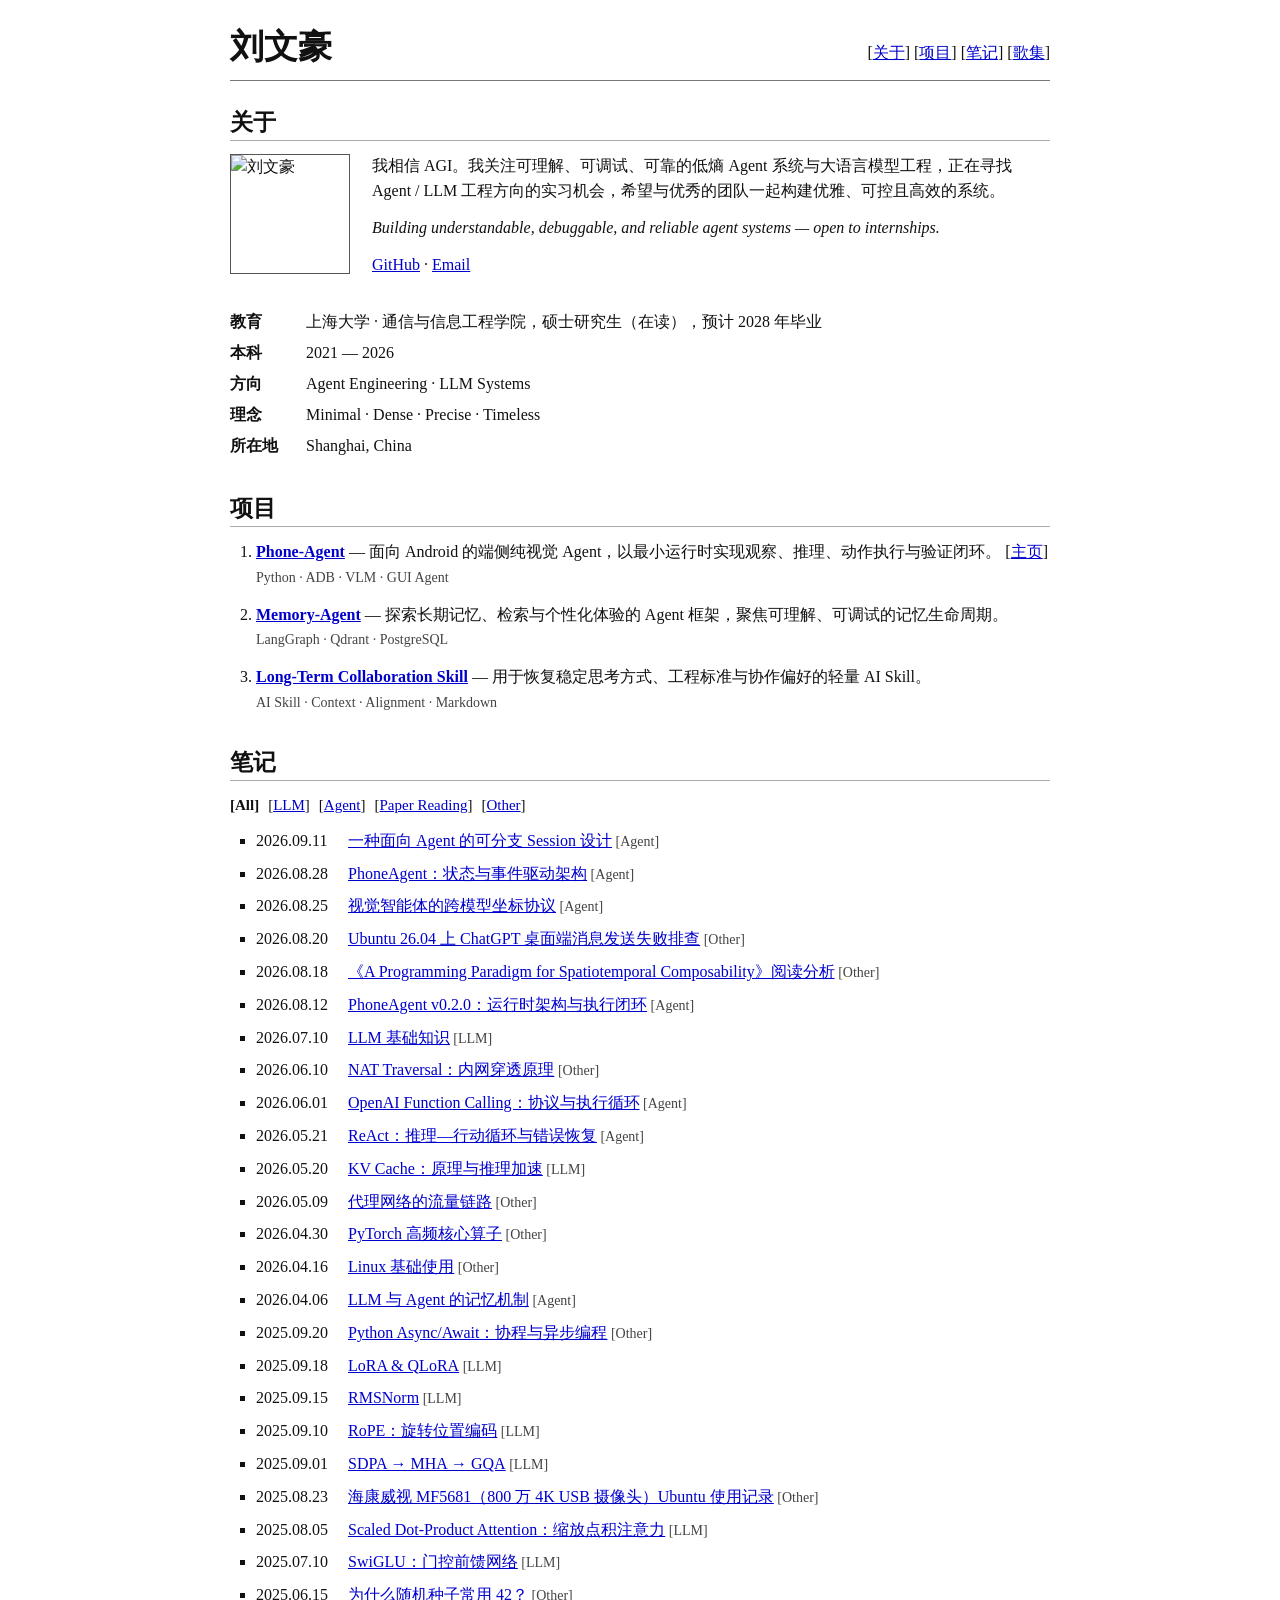
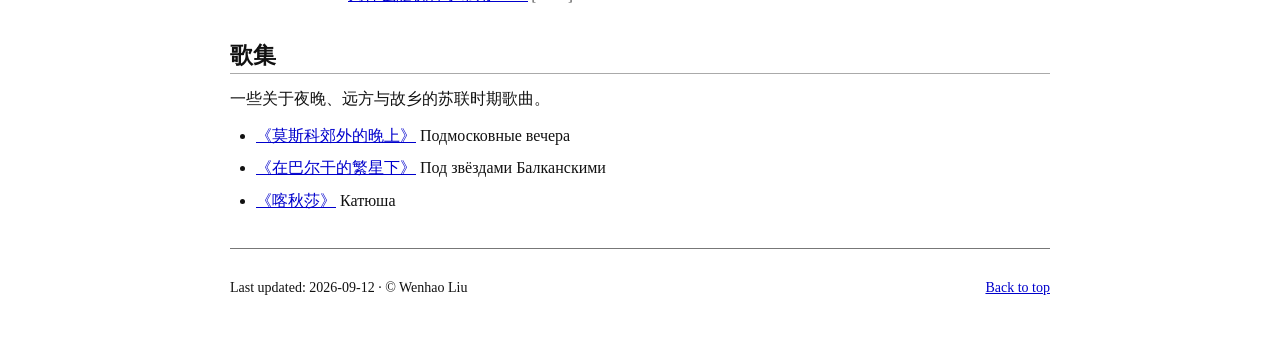
==== index.html @ 6a1fe01d "update" ====
<!doctype html>
<html lang="zh-CN">
<head>
  <meta charset="utf-8">
  <meta name="viewport" content="width=device-width, initial-scale=1">
  <meta name="description" content="刘文豪的个人主页，关注 Agent Engineering 与 LLM Systems。">
  <meta property="og:title" content="刘文豪 · Wenhao Liu">
  <meta property="og:description" content="Agent Engineering · LLM Systems">
  <meta property="og:type" content="website">
  <meta property="og:url" content="https://auroraechos.github.io/HomePage/">
  <meta property="og:image" content="https://auroraechos.github.io/HomePage/assets/images/avatar-og.png">
  <meta name="twitter:card" content="summary">
  <title>刘文豪 · Wenhao Liu</title>
  <link rel="icon" href="assets/images/favicon.png">
  <link rel="stylesheet" href="assets/css/home.css">
  <script defer src="assets/js/notes-data.js"></script>
  <script defer src="assets/js/home.js"></script>
</head>
<body id="top">
  <a class="skip-link" href="#main-content">跳至正文</a>

  <header class="masthead">
    <div>
      <h1>刘文豪</h1>
    </div>
    <nav aria-label="页内导航">
      [<a href="#about">关于</a>]
      [<a href="#projects">项目</a>]
      [<a href="#notes">笔记</a>]
      [<a href="#songbook">歌集</a>]
    </nav>
  </header>

  <hr>

  <main id="main-content">
    <section id="about">
      <h2>关于</h2>
      <div class="intro">
        <img src="assets/images/avatar-page.png" alt="刘文豪" width="120" height="120">
        <div>
          <p>我相信 AGI。我关注可理解、可调试、可靠的低熵 Agent 系统与大语言模型工程，正在寻找 Agent / LLM 工程方向的实习机会，希望与优秀的团队一起构建优雅、可控且高效的系统。</p>
          <p><em>Building understandable, debuggable, and reliable agent systems — open to internships.</em></p>
          <p><a href="https://github.com/AuroraEchos">GitHub</a> · <a href="mailto:flippedliu@outlook.com">Email</a></p>
        </div>
      </div>

      <table class="facts">
        <tbody>
          <tr><th>教育</th><td>上海大学 · 通信与信息工程学院，硕士研究生（在读），预计 2028 年毕业</td></tr>
          <tr><th>本科</th><td>2021 — 2026</td></tr>
          <tr><th>方向</th><td>Agent Engineering · LLM Systems</td></tr>
          <tr><th>理念</th><td>Minimal · Dense · Precise · Timeless</td></tr>
          <tr><th>所在地</th><td>Shanghai, China</td></tr>
        </tbody>
      </table>
    </section>

    <section id="projects">
      <h2>项目</h2>
      <ol class="project-list">
        <li>
          <strong><a href="https://github.com/AuroraEchos/PhoneAgent">Phone-Agent</a></strong>
          — 面向 Android 的端侧纯视觉 Agent，以最小运行时实现观察、推理、动作执行与验证闭环。
          [<a href="https://auroraechos.github.io/PhoneAgent/">主页</a>]
          <br><small>Python · ADB · VLM · GUI Agent</small>
        </li>
        <li>
          <strong><a href="https://github.com/AuroraEchos/Memory-Agent">Memory-Agent</a></strong>
          — 探索长期记忆、检索与个性化体验的 Agent 框架，聚焦可理解、可调试的记忆生命周期。
          <br><small>LangGraph · Qdrant · PostgreSQL</small>
        </li>
        <li>
          <strong><a href="https://github.com/AuroraEchos/Long-Term-Collaboration-Skill">Long-Term Collaboration Skill</a></strong>
          — 用于恢复稳定思考方式、工程标准与协作偏好的轻量 AI Skill。
          <br><small>AI Skill · Context · Alignment · Markdown</small>
        </li>
      </ol>
    </section>

    <section id="notes">
      <h2>笔记</h2>
      <div id="note-filters" class="filters" aria-label="按类别筛选笔记"></div>
      <ul id="home-notes" class="note-list"><li>正在载入笔记……</li></ul>
      <noscript><p>查看<a href="notes/">技术笔记目录</a>需要启用 JavaScript。</p></noscript>
    </section>

    <section id="songbook">
      <h2>歌集</h2>
      <p>一些关于夜晚、远方与故乡的苏联时期歌曲。</p>
      <ul>
        <li><a href="songs/#moscow-nights">《莫斯科郊外的晚上》</a> <span lang="ru">Подмосковные вечера</span></li>
        <li><a href="songs/#under-the-balkan-stars">《在巴尔干的繁星下》</a> <span lang="ru">Под звёздами Балканскими</span></li>
        <li><a href="songs/#katyusha">《喀秋莎》</a> <span lang="ru">Катюша</span></li>
      </ul>
    </section>
  </main>

  <hr>

  <footer>
    <p>Last updated: 2026-09-12 · © Wenhao Liu</p>
    <p><a href="#top">Back to top</a></p>
  </footer>
</body>
</html>
---- assets/css/home.css ----
:root {
  color-scheme: light;
  --ink: #111;
  --link: #0000cc;
  --visited: #551a8b;
  --rule: #777;
  --muted: #444;
}

* { box-sizing: border-box; }

html {
  background: #fff;
  scroll-behavior: smooth;
}

body {
  width: min(calc(100% - 32px), 820px);
  margin: 28px auto 42px;
  color: var(--ink);
  background: #fff;
  font-family: "Times New Roman", Times, "Songti SC", SimSun, serif;
  font-size: 16px;
  line-height: 1.55;
}

:lang(zh-CN) {
  font-family: "Songti SC", SimSun, "Times New Roman", Times, serif;
}

:lang(ru), .name-en, small, footer {
  font-family: "Times New Roman", Times, serif;
}

a { color: var(--link); text-decoration: underline; }
a:visited { color: var(--visited); }
a:hover, a:focus-visible { color: #c00; }

.skip-link {
  position: absolute;
  top: -100px;
  left: 8px;
  padding: 4px 8px;
  color: #fff;
  background: #000;
}
.skip-link:focus { top: 8px; color: #fff; }

.masthead {
  display: flex;
  align-items: flex-end;
  justify-content: space-between;
  gap: 24px;
}

.masthead h1 {
  margin: 0;
  font-size: 34px;
  font-weight: 700;
  line-height: 1.1;
}

.name-en {
  margin: 3px 0 0;
  font-size: 17px;
}

nav { white-space: nowrap; }

hr {
  height: 1px;
  margin: 15px 0 28px;
  background: var(--rule);
  border: 0;
}

section {
  scroll-margin-top: 16px;
  margin: 0 0 34px;
}

h2 {
  margin: 0 0 13px;
  padding-bottom: 2px;
  border-bottom: 1px solid #aaa;
  font-size: 23px;
  line-height: 1.25;
}

p { margin: 0 0 12px; }
ul, ol { margin-top: 8px; padding-left: 26px; }
li { margin: 0 0 8px; }

.intro {
  display: grid;
  grid-template-columns: 120px minmax(0, 1fr);
  gap: 22px;
  align-items: start;
}

.intro img {
  display: block;
  width: 120px;
  height: 120px;
  border: 1px solid #555;
}

.facts {
  width: 100%;
  margin-top: 18px;
  border-collapse: collapse;
}

.facts th, .facts td {
  padding: 3px 8px 3px 0;
  text-align: left;
  vertical-align: top;
}

.facts th {
  width: 76px;
  font-weight: 700;
  white-space: nowrap;
}

.project-list li { margin-bottom: 13px; }
small { color: var(--muted); font-size: 14px; }
.section-note { margin-bottom: 8px; }

.filters {
  margin: 8px 0 12px;
  font-size: 15px;
}

.filters button {
  margin: 0 9px 0 0;
  padding: 0;
  color: var(--link);
  background: none;
  border: 0;
  font: inherit;
  text-decoration: underline;
  cursor: pointer;
}

.filters button::before { content: "["; color: var(--ink); text-decoration: none; }
.filters button::after { content: "]"; color: var(--ink); text-decoration: none; }
.filters button.active { color: var(--ink); font-weight: 700; text-decoration: none; }

.note-list { list-style: square; }
.note-list time {
  display: inline-block;
  width: 92px;
  font-family: "Times New Roman", Times, serif;
  font-variant-numeric: tabular-nums;
}
.note-category { color: var(--muted); font-size: 14px; }

footer {
  display: flex;
  justify-content: space-between;
  gap: 20px;
  font-size: 14px;
}
footer p { margin: 0; }

@media (max-width: 600px) {
  body { margin-top: 20px; font-size: 16px; }
  .masthead { align-items: flex-start; flex-direction: column; gap: 12px; }
  .masthead h1 { font-size: 30px; }
  nav { white-space: normal; line-height: 1.9; }
  hr { margin-bottom: 22px; }
  .intro { grid-template-columns: 88px minmax(0, 1fr); gap: 15px; }
  .intro img { width: 88px; height: 88px; }
  .note-list time { width: auto; margin-right: 7px; }
  footer { flex-direction: column; gap: 2px; }
}

@media (prefers-reduced-motion: reduce) {
  html { scroll-behavior: auto; }
}
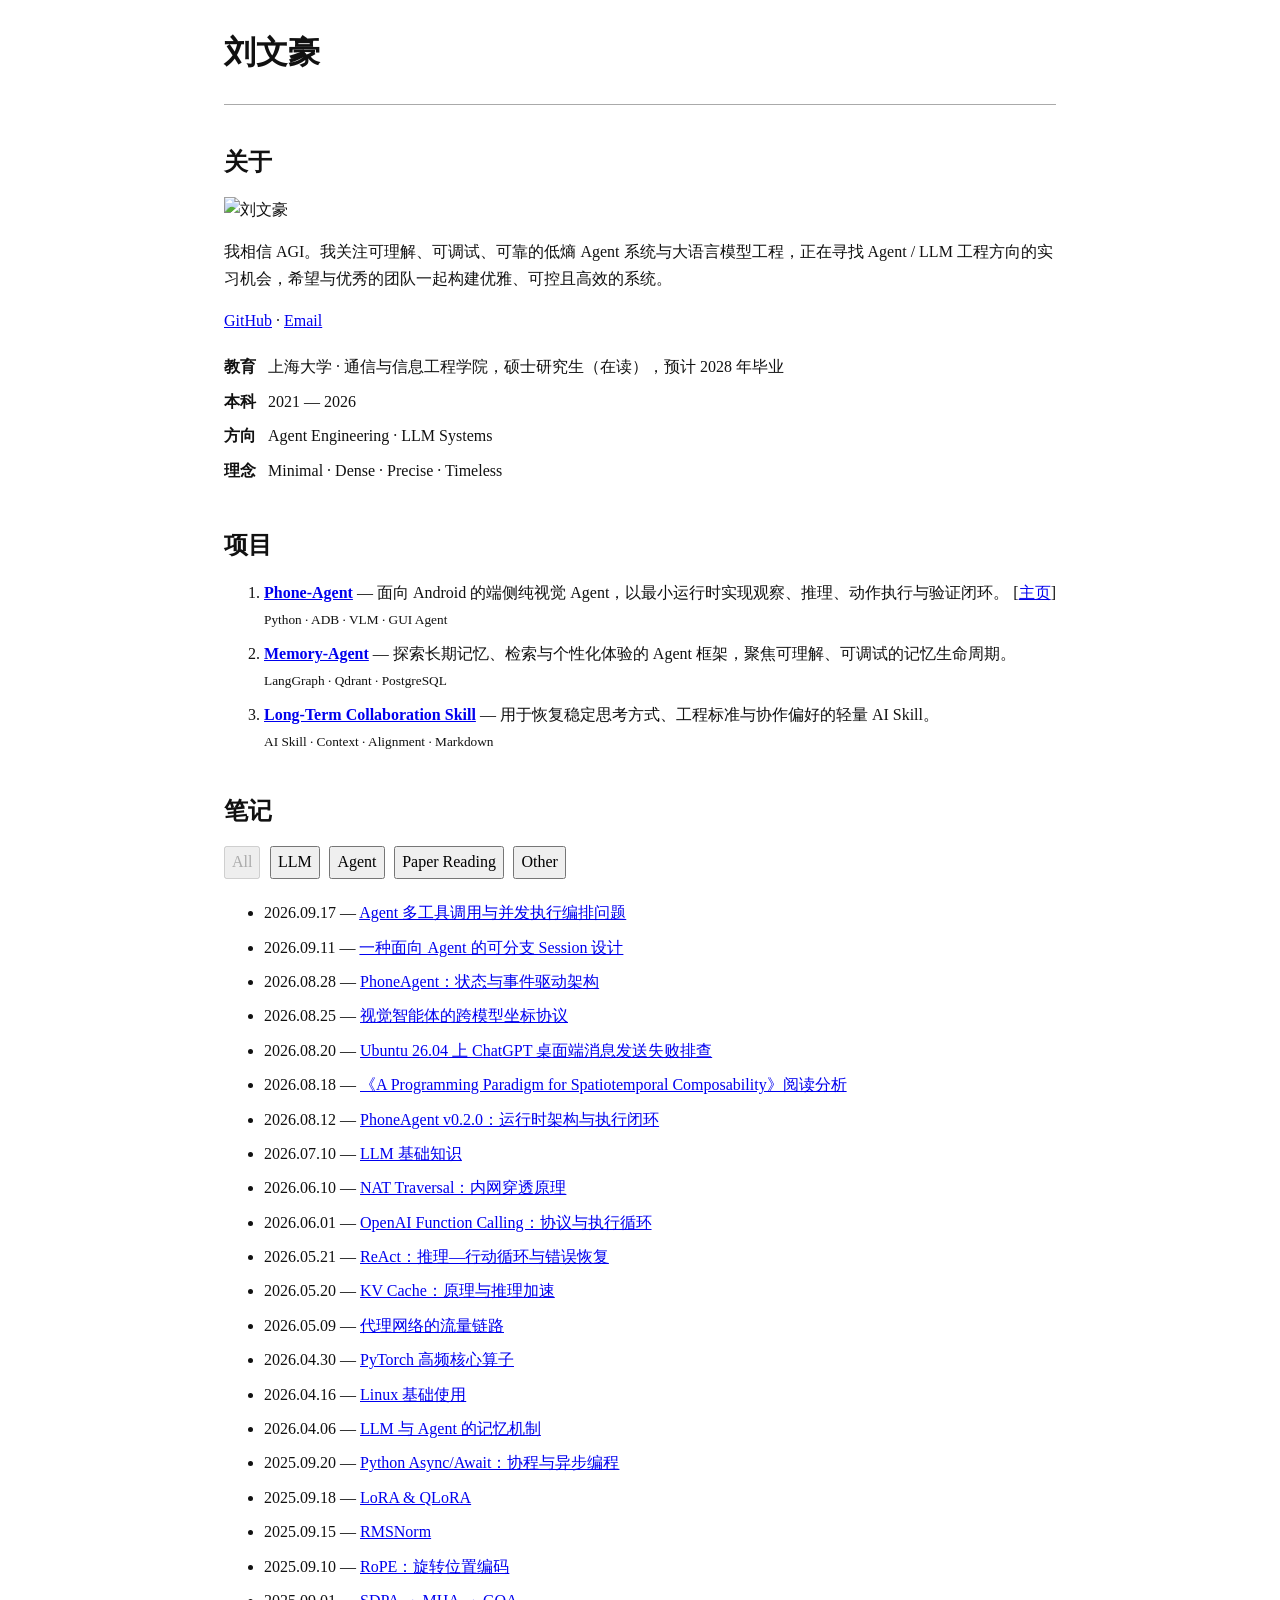
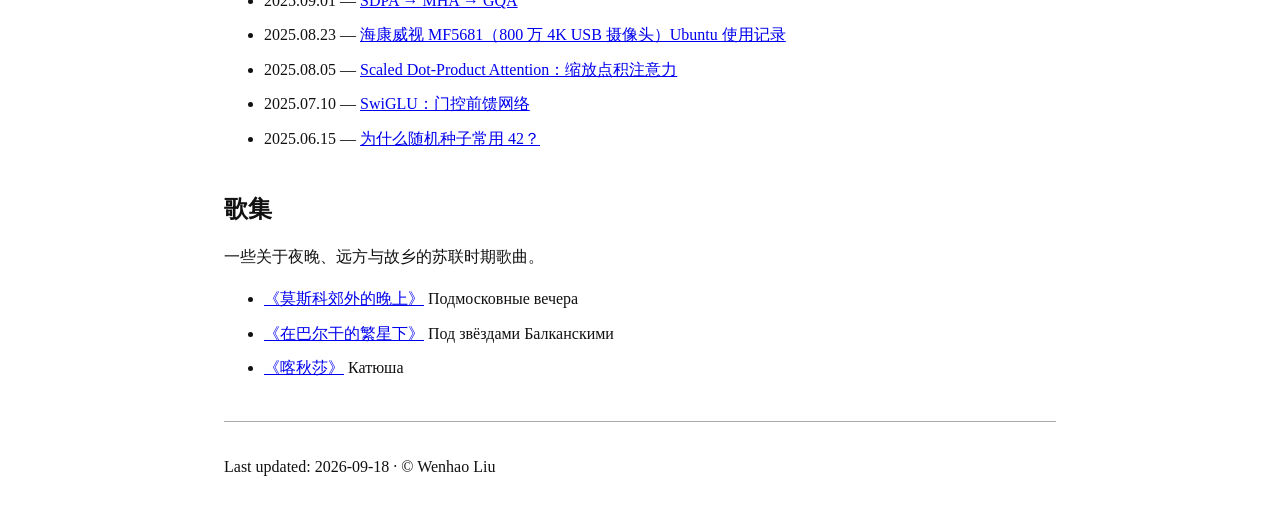
==== commit 030eae79: "update" ====
--- a/index.html
+++ b/index.html
@@ -12,23 +12,13 @@
   <meta name="twitter:card" content="summary">
   <title>刘文豪 · Wenhao Liu</title>
   <link rel="icon" href="assets/images/favicon.png">
-  <link rel="stylesheet" href="assets/css/home.css">
-  <script defer src="assets/js/notes-data.js"></script>
-  <script defer src="assets/js/home.js"></script>
+  <link rel="stylesheet" href="assets/css/base.css?v=20260918-render">
+  <script defer src="assets/js/notes-data.js?v=20260918-id"></script>
+  <script defer src="assets/js/home.js?v=20260918-id"></script>
 </head>
 <body id="top">
-  <a class="skip-link" href="#main-content">跳至正文</a>
-
-  <header class="masthead">
-    <div>
-      <h1>刘文豪</h1>
-    </div>
-    <nav aria-label="页内导航">
-      [<a href="#about">关于</a>]
-      [<a href="#projects">项目</a>]
-      [<a href="#notes">笔记</a>]
-      [<a href="#songbook">歌集</a>]
-    </nav>
+  <header>
+    <h1>刘文豪</h1>
   </header>
 
   <hr>
@@ -36,29 +26,27 @@
   <main id="main-content">
     <section id="about">
       <h2>关于</h2>
-      <div class="intro">
+      <div>
         <img src="assets/images/avatar-page.png" alt="刘文豪" width="120" height="120">
         <div>
           <p>我相信 AGI。我关注可理解、可调试、可靠的低熵 Agent 系统与大语言模型工程，正在寻找 Agent / LLM 工程方向的实习机会，希望与优秀的团队一起构建优雅、可控且高效的系统。</p>
-          <p><em>Building understandable, debuggable, and reliable agent systems — open to internships.</em></p>
           <p><a href="https://github.com/AuroraEchos">GitHub</a> · <a href="mailto:flippedliu@outlook.com">Email</a></p>
         </div>
       </div>
 
-      <table class="facts">
+      <table>
         <tbody>
           <tr><th>教育</th><td>上海大学 · 通信与信息工程学院，硕士研究生（在读），预计 2028 年毕业</td></tr>
           <tr><th>本科</th><td>2021 — 2026</td></tr>
           <tr><th>方向</th><td>Agent Engineering · LLM Systems</td></tr>
           <tr><th>理念</th><td>Minimal · Dense · Precise · Timeless</td></tr>
-          <tr><th>所在地</th><td>Shanghai, China</td></tr>
         </tbody>
       </table>
     </section>
 
     <section id="projects">
       <h2>项目</h2>
-      <ol class="project-list">
+      <ol>
         <li>
           <strong><a href="https://github.com/AuroraEchos/PhoneAgent">Phone-Agent</a></strong>
           — 面向 Android 的端侧纯视觉 Agent，以最小运行时实现观察、推理、动作执行与验证闭环。
@@ -80,9 +68,9 @@
 
     <section id="notes">
       <h2>笔记</h2>
-      <div id="note-filters" class="filters" aria-label="按类别筛选笔记"></div>
-      <ul id="home-notes" class="note-list"><li>正在载入笔记……</li></ul>
-      <noscript><p>查看<a href="notes/">技术笔记目录</a>需要启用 JavaScript。</p></noscript>
+      <p id="note-filters" aria-label="按类别筛选笔记"></p>
+      <ul id="home-notes"><li>正在载入笔记……</li></ul>
+      <noscript><p>笔记列表需要启用 JavaScript。</p></noscript>
     </section>
 
     <section id="songbook">
@@ -99,8 +87,7 @@
   <hr>
 
   <footer>
-    <p>Last updated: 2026-09-12 · © Wenhao Liu</p>
-    <p><a href="#top">Back to top</a></p>
+    <p>Last updated: 2026-09-18 · © Wenhao Liu</p>
   </footer>
 </body>
 </html>
--- a/assets/css/base.css
+++ b/assets/css/base.css
@@ -0,0 +1,148 @@
+html {
+  background: #fff;
+  color: #111;
+  font-family: "Times New Roman", "Songti SC", STSong, SimSun, "Noto Serif CJK SC", serif;
+}
+
+body {
+  max-width: 52rem;
+  margin: 2rem auto;
+  padding: 0 1.25rem;
+  line-height: 1.65;
+}
+
+h1,
+h2,
+h3,
+h4 {
+  line-height: 1.25;
+}
+
+h2,
+h3,
+h4 {
+  margin-top: 1.75em;
+}
+
+section {
+  margin: 2.5rem 0;
+}
+
+img {
+  max-width: 100%;
+  height: auto;
+}
+
+table {
+  border-collapse: collapse;
+}
+
+th,
+td {
+  padding: 0.25rem 0.75rem 0.25rem 0;
+  text-align: left;
+  vertical-align: top;
+}
+
+li + li {
+  margin-top: 0.5rem;
+}
+
+button {
+  font: inherit;
+}
+
+#note-filters button {
+  margin: 0 0.35rem 0.35rem 0;
+}
+
+article {
+  max-width: 48rem;
+  line-height: 1.45;
+}
+
+article p,
+article ul,
+article ol {
+  margin-top: 0.65em;
+  margin-bottom: 0.65em;
+}
+
+article h2,
+article h3,
+article h4 {
+  margin-top: 1.3em;
+  margin-bottom: 0.45em;
+}
+
+article li + li {
+  margin-top: 0.2rem;
+}
+
+article blockquote {
+  margin-left: 0;
+  padding-left: 1rem;
+  border-left: 3px solid #bbb;
+}
+
+article pre {
+  overflow-x: auto;
+  padding: 0.75rem;
+  border: 1px solid #ccc;
+  background: #f7f7f7;
+}
+
+article code {
+  font-family: ui-monospace, "Cascadia Mono", Consolas, monospace;
+}
+
+article .katex-display,
+article .mermaid {
+  max-width: 100%;
+  overflow-x: auto;
+}
+
+article .mermaid {
+  margin: 1rem 0;
+  text-align: center;
+}
+
+article .mermaid svg {
+  max-width: 100%;
+  height: auto;
+}
+
+article table {
+  display: block;
+  max-width: 100%;
+  overflow-x: auto;
+}
+
+article th,
+article td {
+  padding: 0.35rem 0.75rem;
+  border: 1px solid #bbb;
+}
+
+hr {
+  margin: 2rem 0;
+  border: 0;
+  border-top: 1px solid #aaa;
+}
+
+footer {
+  margin-top: 2rem;
+}
+
+@media (max-width: 40rem) {
+  body {
+    margin: 1rem auto;
+    padding: 0 1rem;
+  }
+
+  th,
+  td {
+    display: block;
+    padding-right: 0;
+  }
+}
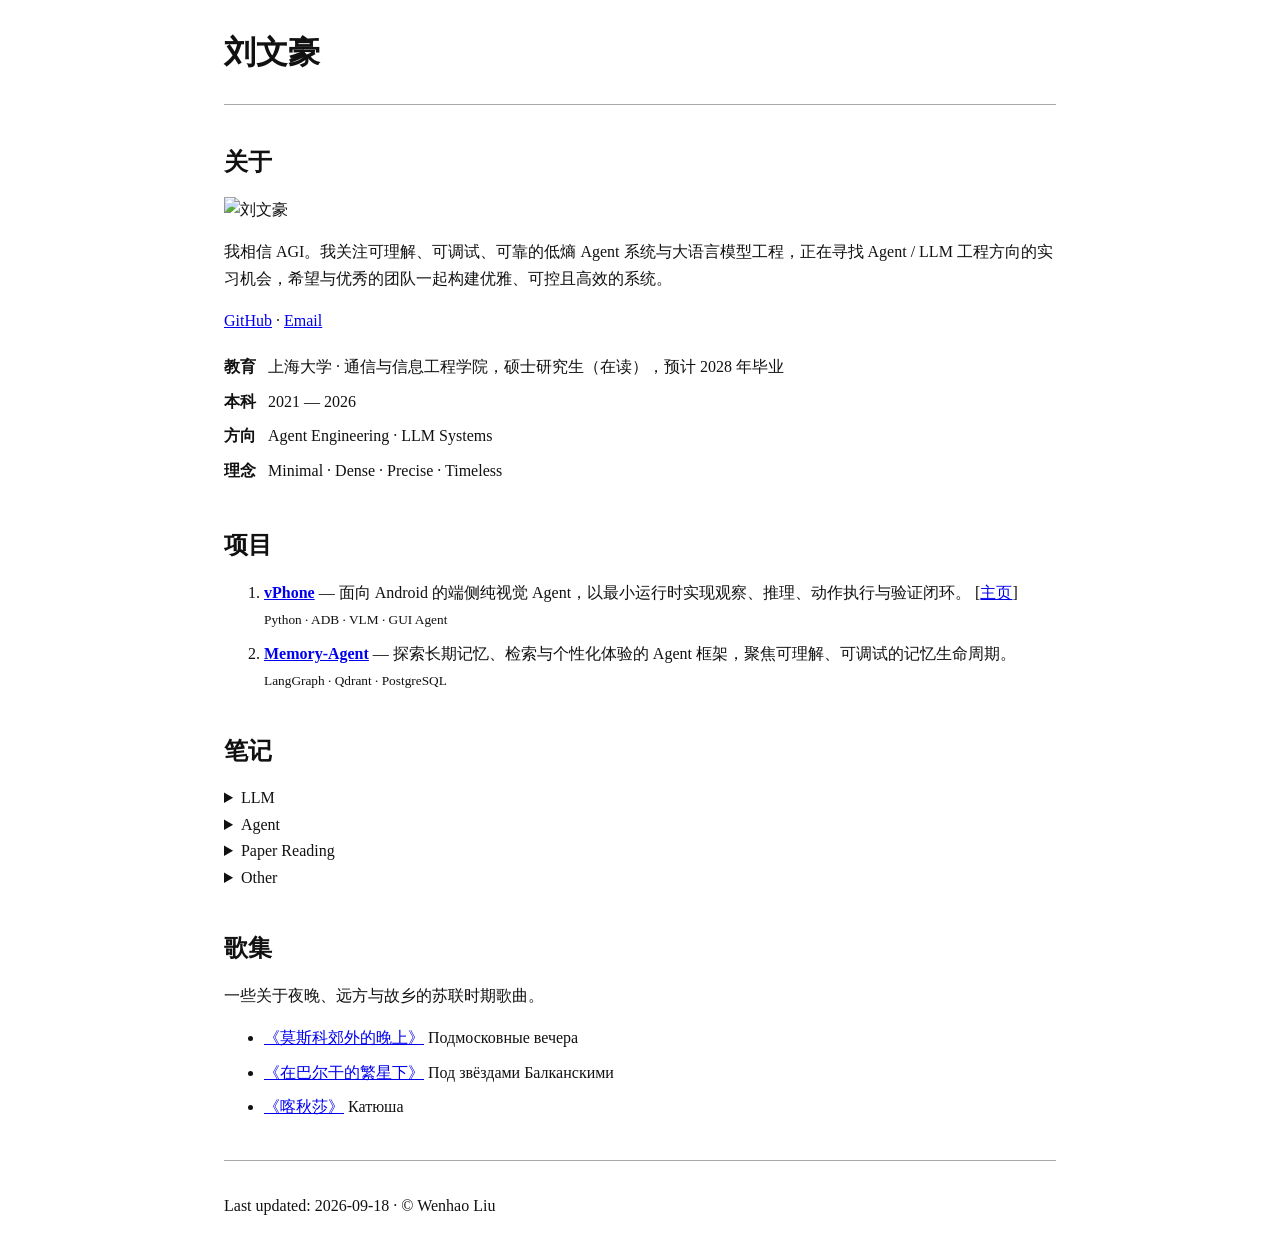
==== commit ee249830: "update" ====
--- a/index.html
+++ b/index.html
@@ -12,9 +12,9 @@
   <meta name="twitter:card" content="summary">
   <title>刘文豪 · Wenhao Liu</title>
   <link rel="icon" href="assets/images/favicon.png">
-  <link rel="stylesheet" href="assets/css/base.css?v=20260918-render">
+  <link rel="stylesheet" href="assets/css/base.css?v=20260928-note-tree">
   <script defer src="assets/js/notes-data.js?v=20260918-id"></script>
-  <script defer src="assets/js/home.js?v=20260918-id"></script>
+  <script defer src="assets/js/home.js?v=20260928-note-tree"></script>
 </head>
 <body id="top">
   <header>
@@ -48,7 +48,7 @@
       <h2>项目</h2>
       <ol>
         <li>
-          <strong><a href="https://github.com/AuroraEchos/PhoneAgent">Phone-Agent</a></strong>
+          <strong><a href="https://github.com/AuroraEchos/vPhone">vPhone</a></strong>
           — 面向 Android 的端侧纯视觉 Agent，以最小运行时实现观察、推理、动作执行与验证闭环。
           [<a href="https://auroraechos.github.io/PhoneAgent/">主页</a>]
           <br><small>Python · ADB · VLM · GUI Agent</small>
@@ -58,18 +58,12 @@
           — 探索长期记忆、检索与个性化体验的 Agent 框架，聚焦可理解、可调试的记忆生命周期。
           <br><small>LangGraph · Qdrant · PostgreSQL</small>
         </li>
-        <li>
-          <strong><a href="https://github.com/AuroraEchos/Long-Term-Collaboration-Skill">Long-Term Collaboration Skill</a></strong>
-          — 用于恢复稳定思考方式、工程标准与协作偏好的轻量 AI Skill。
-          <br><small>AI Skill · Context · Alignment · Markdown</small>
-        </li>
       </ol>
     </section>
 
     <section id="notes">
       <h2>笔记</h2>
-      <p id="note-filters" aria-label="按类别筛选笔记"></p>
-      <ul id="home-notes"><li>正在载入笔记……</li></ul>
+      <div id="home-notes"><p>正在载入笔记……</p></div>
       <noscript><p>笔记列表需要启用 JavaScript。</p></noscript>
     </section>
 
--- a/assets/css/base.css
+++ b/assets/css/base.css
@@ -48,78 +48,54 @@
   margin-top: 0.5rem;
 }
 
-button {
-  font: inherit;
-}
-
-#note-filters button {
-  margin: 0 0.35rem 0.35rem 0;
-}
-
-article {
+article:not(.vditor-reset) {
   max-width: 48rem;
   line-height: 1.45;
 }
 
-article p,
-article ul,
-article ol {
+article:not(.vditor-reset) p,
+article:not(.vditor-reset) ul,
+article:not(.vditor-reset) ol {
   margin-top: 0.65em;
   margin-bottom: 0.65em;
 }
 
-article h2,
-article h3,
-article h4 {
+article:not(.vditor-reset) h2,
+article:not(.vditor-reset) h3,
+article:not(.vditor-reset) h4 {
   margin-top: 1.3em;
   margin-bottom: 0.45em;
 }
 
-article li + li {
+article:not(.vditor-reset) li + li {
   margin-top: 0.2rem;
 }
 
-article blockquote {
+article:not(.vditor-reset) blockquote {
   margin-left: 0;
   padding-left: 1rem;
   border-left: 3px solid #bbb;
 }
 
-article pre {
+article:not(.vditor-reset) pre {
   overflow-x: auto;
   padding: 0.75rem;
   border: 1px solid #ccc;
   background: #f7f7f7;
 }
 
-article code {
+article:not(.vditor-reset) code {
   font-family: ui-monospace, "Cascadia Mono", Consolas, monospace;
 }
 
-article .katex-display,
-article .mermaid {
-  max-width: 100%;
-  overflow-x: auto;
-}
-
-article .mermaid {
-  margin: 1rem 0;
-  text-align: center;
-}
-
-article .mermaid svg {
-  max-width: 100%;
-  height: auto;
-}
-
-article table {
+article:not(.vditor-reset) table {
   display: block;
   max-width: 100%;
   overflow-x: auto;
 }
 
-article th,
-article td {
+article:not(.vditor-reset) th,
+article:not(.vditor-reset) td {
   padding: 0.35rem 0.75rem;
   border: 1px solid #bbb;
 }
@@ -139,10 +115,4 @@
     margin: 1rem auto;
     padding: 0 1rem;
   }
-
-  th,
-  td {
-    display: block;
-    padding-right: 0;
-  }
 }
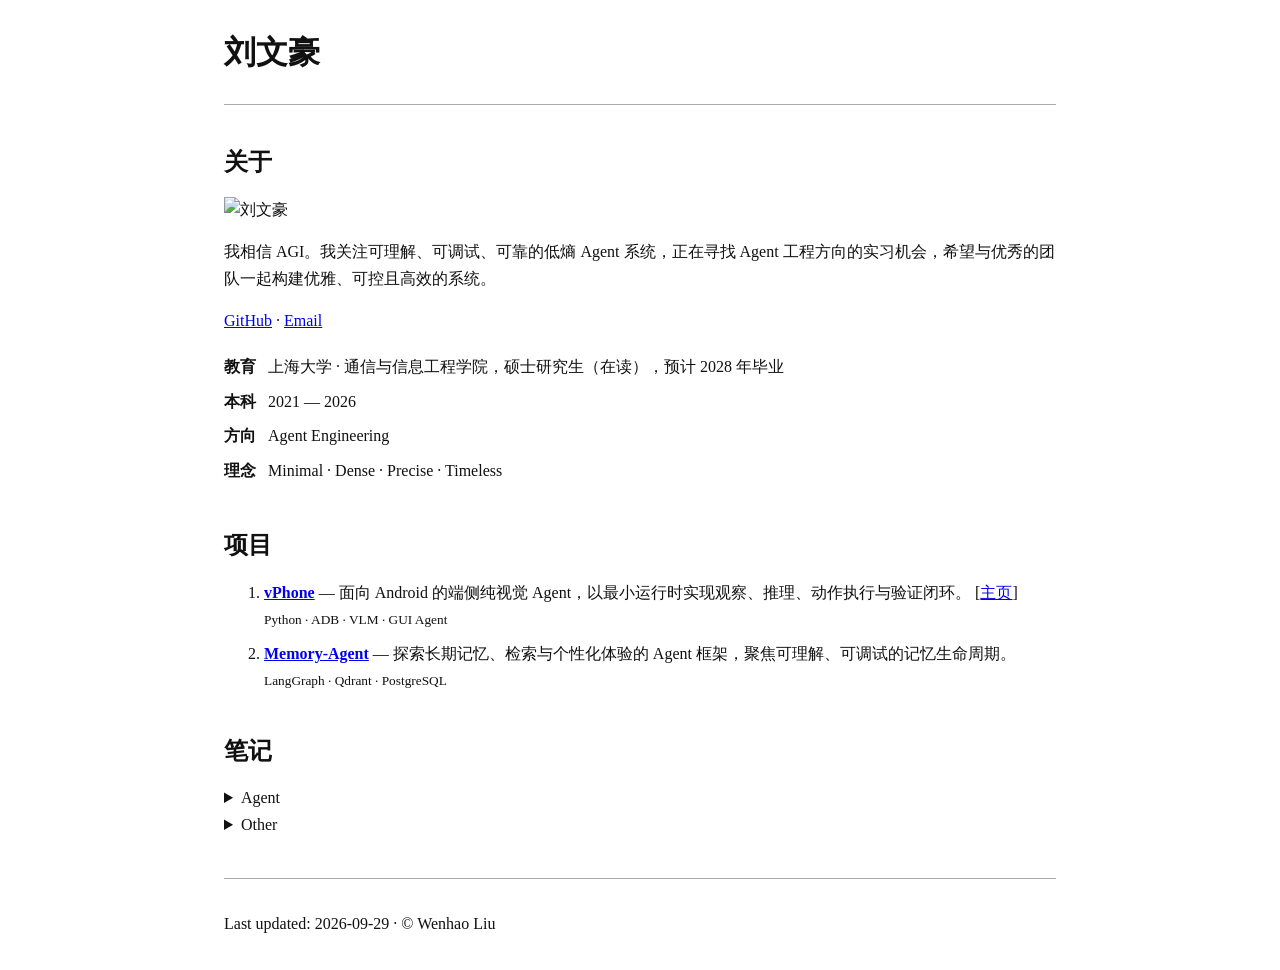
==== commit 4b283b78: "update" ====
--- a/index.html
+++ b/index.html
@@ -3,9 +3,9 @@
 <head>
   <meta charset="utf-8">
   <meta name="viewport" content="width=device-width, initial-scale=1">
-  <meta name="description" content="刘文豪的个人主页，关注 Agent Engineering 与 LLM Systems。">
+  <meta name="description" content="刘文豪的个人主页，关注 Agent Engineering。">
   <meta property="og:title" content="刘文豪 · Wenhao Liu">
-  <meta property="og:description" content="Agent Engineering · LLM Systems">
+  <meta property="og:description" content="Agent Engineering">
   <meta property="og:type" content="website">
   <meta property="og:url" content="https://auroraechos.github.io/HomePage/">
   <meta property="og:image" content="https://auroraechos.github.io/HomePage/assets/images/avatar-og.png">
@@ -13,7 +13,7 @@
   <title>刘文豪 · Wenhao Liu</title>
   <link rel="icon" href="assets/images/favicon.png">
   <link rel="stylesheet" href="assets/css/base.css?v=20260928-note-tree">
-  <script defer src="assets/js/notes-data.js?v=20260918-id"></script>
+  <script defer src="assets/js/notes-data.js?v=20260929-agent"></script>
   <script defer src="assets/js/home.js?v=20260928-note-tree"></script>
 </head>
 <body id="top">
@@ -29,7 +29,7 @@
       <div>
         <img src="assets/images/avatar-page.png" alt="刘文豪" width="120" height="120">
         <div>
-          <p>我相信 AGI。我关注可理解、可调试、可靠的低熵 Agent 系统与大语言模型工程，正在寻找 Agent / LLM 工程方向的实习机会，希望与优秀的团队一起构建优雅、可控且高效的系统。</p>
+          <p>我相信 AGI。我关注可理解、可调试、可靠的低熵 Agent 系统，正在寻找 Agent 工程方向的实习机会，希望与优秀的团队一起构建优雅、可控且高效的系统。</p>
           <p><a href="https://github.com/AuroraEchos">GitHub</a> · <a href="mailto:flippedliu@outlook.com">Email</a></p>
         </div>
       </div>
@@ -38,7 +38,7 @@
         <tbody>
           <tr><th>教育</th><td>上海大学 · 通信与信息工程学院，硕士研究生（在读），预计 2028 年毕业</td></tr>
           <tr><th>本科</th><td>2021 — 2026</td></tr>
-          <tr><th>方向</th><td>Agent Engineering · LLM Systems</td></tr>
+          <tr><th>方向</th><td>Agent Engineering</td></tr>
           <tr><th>理念</th><td>Minimal · Dense · Precise · Timeless</td></tr>
         </tbody>
       </table>
@@ -67,21 +67,12 @@
       <noscript><p>笔记列表需要启用 JavaScript。</p></noscript>
     </section>
 
-    <section id="songbook">
-      <h2>歌集</h2>
-      <p>一些关于夜晚、远方与故乡的苏联时期歌曲。</p>
-      <ul>
-        <li><a href="songs/#moscow-nights">《莫斯科郊外的晚上》</a> <span lang="ru">Подмосковные вечера</span></li>
-        <li><a href="songs/#under-the-balkan-stars">《在巴尔干的繁星下》</a> <span lang="ru">Под звёздами Балканскими</span></li>
-        <li><a href="songs/#katyusha">《喀秋莎》</a> <span lang="ru">Катюша</span></li>
-      </ul>
-    </section>
   </main>
 
   <hr>
 
   <footer>
-    <p>Last updated: 2026-09-18 · © Wenhao Liu</p>
+    <p>Last updated: 2026-09-29 · © Wenhao Liu</p>
   </footer>
 </body>
 </html>
--- a/assets/css/base.css
+++ b/assets/css/base.css
@@ -51,6 +51,10 @@
 article:not(.vditor-reset) {
   max-width: 48rem;
   line-height: 1.45;
+}
+
+.vditor-reset {
+  font-family: inherit;
 }
 
 article:not(.vditor-reset) p,
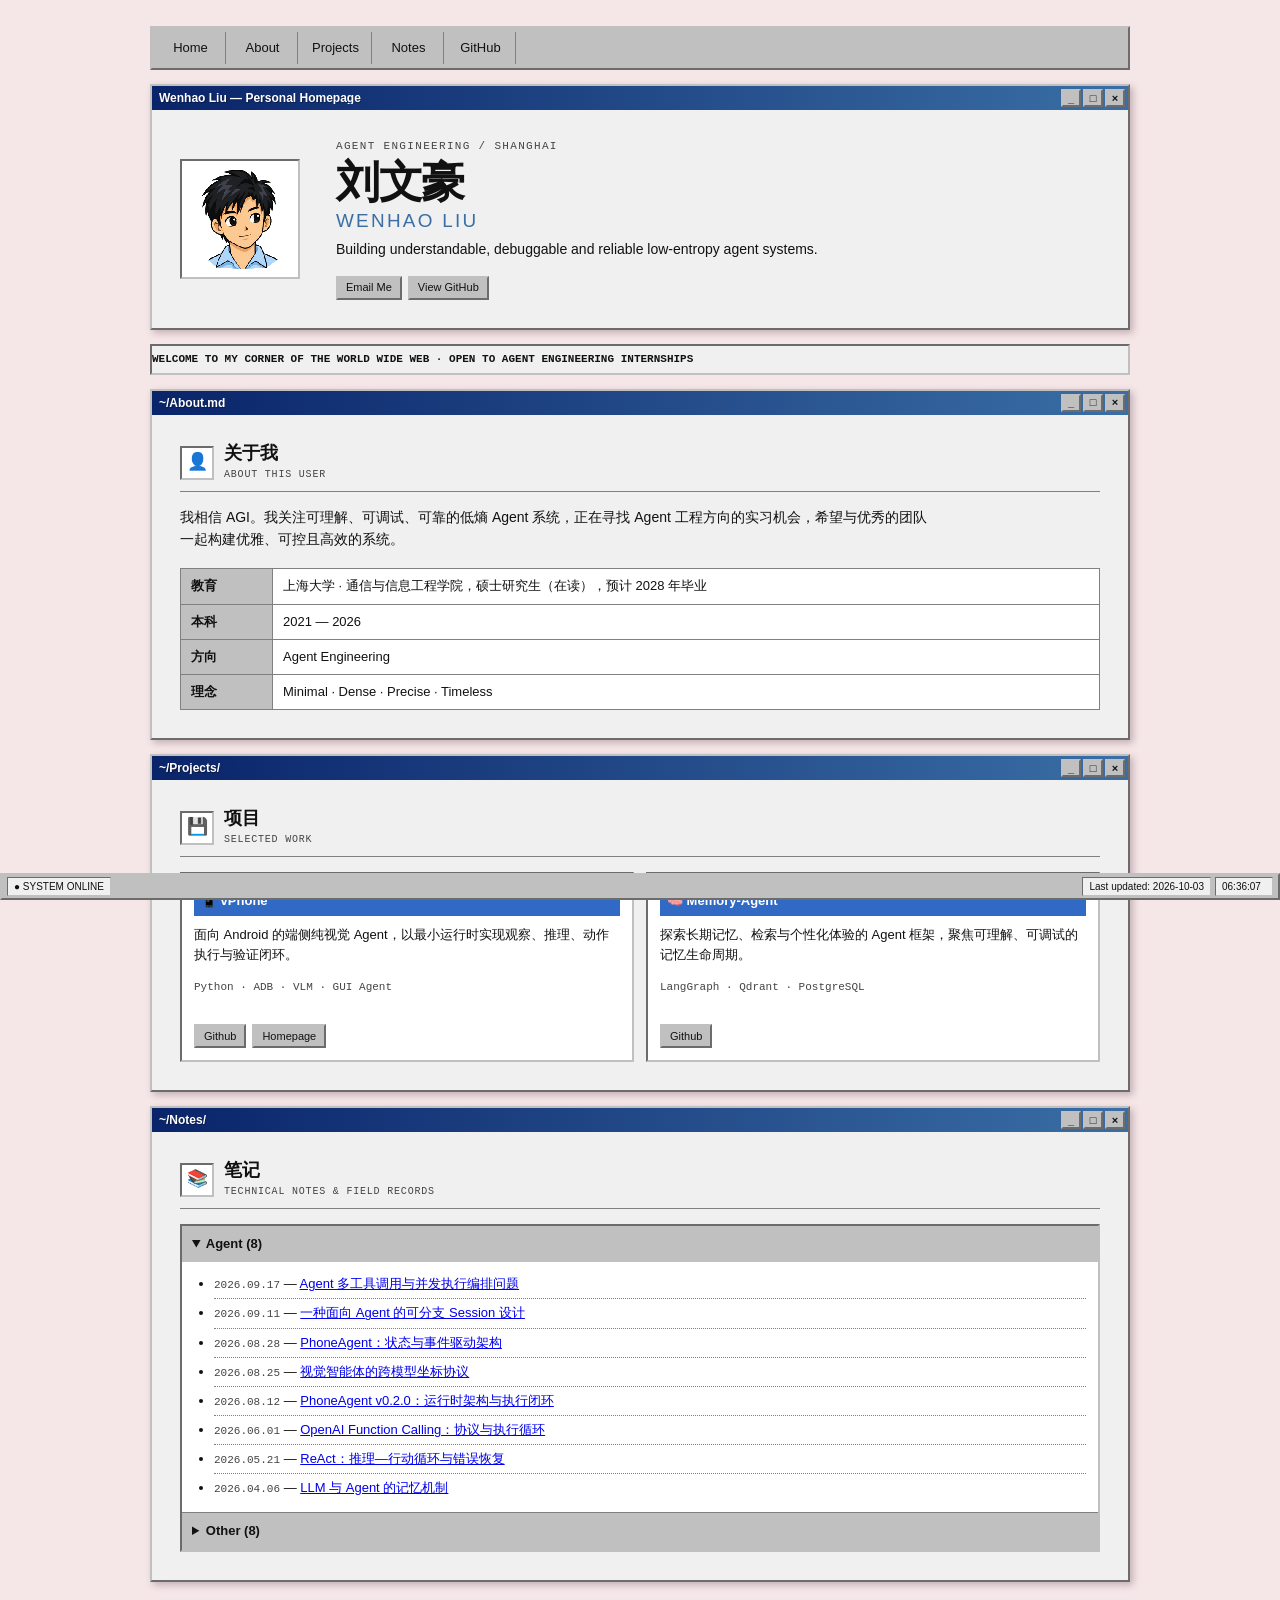
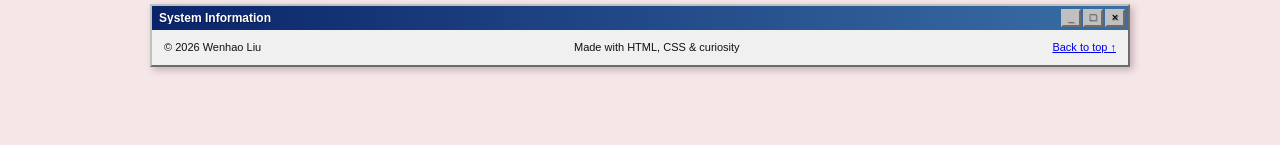
==== commit 7ae771a9: "update" ====
--- a/index.html
+++ b/index.html
@@ -7,72 +7,167 @@
   <meta property="og:title" content="刘文豪 · Wenhao Liu">
   <meta property="og:description" content="Agent Engineering">
   <meta property="og:type" content="website">
-  <meta property="og:url" content="https://auroraechos.github.io/HomePage/">
-  <meta property="og:image" content="https://auroraechos.github.io/HomePage/assets/images/avatar-og.png">
+  <meta property="og:url" content="https://haonox.github.io/HomePage/">
+  <meta property="og:image" content="https://haonox.github.io/HomePage/assets/images/avatar-og.png">
   <meta name="twitter:card" content="summary">
   <title>刘文豪 · Wenhao Liu</title>
-  <link rel="icon" href="assets/images/favicon.png">
-  <link rel="stylesheet" href="assets/css/base.css?v=20260928-note-tree">
+  <link rel="icon" type="image/png" sizes="96x96" href="assets/images/favicon.png?v=20261003-terminal">
+  <link rel="stylesheet" href="assets/css/base.css?v=20261003-vintage">
   <script defer src="assets/js/notes-data.js?v=20260929-agent"></script>
-  <script defer src="assets/js/home.js?v=20260928-note-tree"></script>
+  <script defer src="assets/js/home.js?v=20261003-vintage"></script>
 </head>
 <body id="top">
-  <header>
-    <h1>刘文豪</h1>
-  </header>
+  <div class="page-shell">
+    <nav class="site-nav" aria-label="主要导航">
+      <a class="nav-link" href="#top">Home</a>
+      <a class="nav-link" href="#about">About</a>
+      <a class="nav-link" href="#projects">Projects</a>
+      <a class="nav-link" href="#notes">Notes</a>
+      <a class="nav-link" href="https://github.com/haonox">GitHub</a>
+    </nav>
 
-  <hr>
-
-  <main id="main-content">
-    <section id="about">
-      <h2>关于</h2>
-      <div>
-        <img src="assets/images/avatar-page.png" alt="刘文豪" width="120" height="120">
-        <div>
-          <p>我相信 AGI。我关注可理解、可调试、可靠的低熵 Agent 系统，正在寻找 Agent 工程方向的实习机会，希望与优秀的团队一起构建优雅、可控且高效的系统。</p>
-          <p><a href="https://github.com/AuroraEchos">GitHub</a> · <a href="mailto:flippedliu@outlook.com">Email</a></p>
+    <header class="window hero-window">
+      <div class="window-header">
+        <span class="window-title">Wenhao Liu — Personal Homepage</span>
+        <div class="window-controls">
+          <button type="button" class="window-button" data-window-action="minimize" aria-label="最小化">_</button>
+          <button type="button" class="window-button" data-window-action="maximize" aria-label="最大化">□</button>
+          <button type="button" class="window-button" data-window-action="close" aria-label="关闭">×</button>
         </div>
       </div>
+      <div class="window-content hero-content">
+        <img class="avatar" src="assets/images/avatar-page.png?v=20261003-qq-person" alt="刘文豪" width="120" height="120">
+        <div class="hero-copy">
+          <p class="eyebrow">AGENT ENGINEERING / SHANGHAI</p>
+          <h1>刘文豪 <span>Wenhao Liu</span></h1>
+          <p class="hero-tagline">Building understandable, debuggable and reliable low-entropy agent systems.</p>
+          <div class="button-row">
+            <a class="button" href="mailto:flippedliu@outlook.com">Email Me</a>
+            <a class="button" href="https://github.com/haonox">View GitHub</a>
+          </div>
+        </div>
+      </div>
+    </header>
 
-      <table>
-        <tbody>
-          <tr><th>教育</th><td>上海大学 · 通信与信息工程学院，硕士研究生（在读），预计 2028 年毕业</td></tr>
-          <tr><th>本科</th><td>2021 — 2026</td></tr>
-          <tr><th>方向</th><td>Agent Engineering</td></tr>
-          <tr><th>理念</th><td>Minimal · Dense · Precise · Timeless</td></tr>
-        </tbody>
-      </table>
-    </section>
+    <div class="marquee" aria-label="当前状态">
+      <span>WELCOME TO MY CORNER OF THE WORLD WIDE WEB · OPEN TO AGENT ENGINEERING INTERNSHIPS</span>
+    </div>
 
-    <section id="projects">
-      <h2>项目</h2>
-      <ol>
-        <li>
-          <strong><a href="https://github.com/AuroraEchos/vPhone">vPhone</a></strong>
-          — 面向 Android 的端侧纯视觉 Agent，以最小运行时实现观察、推理、动作执行与验证闭环。
-          [<a href="https://auroraechos.github.io/PhoneAgent/">主页</a>]
-          <br><small>Python · ADB · VLM · GUI Agent</small>
-        </li>
-        <li>
-          <strong><a href="https://github.com/AuroraEchos/Memory-Agent">Memory-Agent</a></strong>
-          — 探索长期记忆、检索与个性化体验的 Agent 框架，聚焦可理解、可调试的记忆生命周期。
-          <br><small>LangGraph · Qdrant · PostgreSQL</small>
-        </li>
-      </ol>
-    </section>
+    <main id="main-content">
+      <section id="about" class="window">
+        <div class="window-header">
+          <span class="window-title">~/About.md</span>
+          <div class="window-controls">
+            <button type="button" class="window-button" data-window-action="minimize" aria-label="最小化">_</button>
+            <button type="button" class="window-button" data-window-action="maximize" aria-label="最大化">□</button>
+            <button type="button" class="window-button" data-window-action="close" aria-label="关闭">×</button>
+          </div>
+        </div>
+        <div class="window-content">
+          <div class="section-heading">
+            <span class="section-icon" aria-hidden="true">👤</span>
+            <div>
+              <h2>关于我</h2>
+              <p>ABOUT THIS USER</p>
+            </div>
+          </div>
+          <p class="lead">我相信 AGI。我关注可理解、可调试、可靠的低熵 Agent 系统，正在寻找 Agent 工程方向的实习机会，希望与优秀的团队一起构建优雅、可控且高效的系统。</p>
+          <table class="info-table">
+            <tbody>
+              <tr><th>教育</th><td>上海大学 · 通信与信息工程学院，硕士研究生（在读），预计 2028 年毕业</td></tr>
+              <tr><th>本科</th><td>2021 — 2026</td></tr>
+              <tr><th>方向</th><td>Agent Engineering</td></tr>
+              <tr><th>理念</th><td>Minimal · Dense · Precise · Timeless</td></tr>
+            </tbody>
+          </table>
+        </div>
+      </section>
 
-    <section id="notes">
-      <h2>笔记</h2>
-      <div id="home-notes"><p>正在载入笔记……</p></div>
-      <noscript><p>笔记列表需要启用 JavaScript。</p></noscript>
-    </section>
+      <section id="projects" class="window">
+        <div class="window-header">
+          <span class="window-title">~/Projects/</span>
+          <div class="window-controls">
+            <button type="button" class="window-button" data-window-action="minimize" aria-label="最小化">_</button>
+            <button type="button" class="window-button" data-window-action="maximize" aria-label="最大化">□</button>
+            <button type="button" class="window-button" data-window-action="close" aria-label="关闭">×</button>
+          </div>
+        </div>
+        <div class="window-content">
+          <div class="section-heading">
+            <span class="section-icon" aria-hidden="true">💾</span>
+            <div>
+              <h2>项目</h2>
+              <p>SELECTED WORK</p>
+            </div>
+          </div>
+          <div class="project-grid">
+            <article class="project-card">
+              <div class="project-card-title"><span aria-hidden="true">📱</span> vPhone</div>
+              <p>面向 Android 的端侧纯视觉 Agent，以最小运行时实现观察、推理、动作执行与验证闭环。</p>
+              <p class="tech-line">Python · ADB · VLM · GUI Agent</p>
+              <div class="button-row">
+                <a class="button" href="https://github.com/haonox/vPhone">Github</a>
+                <a class="button" href="https://haonox.github.io/PhoneAgent/">Homepage</a>
+              </div>
+            </article>
+            <article class="project-card">
+              <div class="project-card-title"><span aria-hidden="true">🧠</span> Memory-Agent</div>
+              <p>探索长期记忆、检索与个性化体验的 Agent 框架，聚焦可理解、可调试的记忆生命周期。</p>
+              <p class="tech-line">LangGraph · Qdrant · PostgreSQL</p>
+              <div class="button-row">
+                <a class="button" href="https://github.com/haonox/Memory-Agent">Github</a>
+              </div>
+            </article>
+          </div>
+        </div>
+      </section>
 
-  </main>
+      <section id="notes" class="window">
+        <div class="window-header">
+          <span class="window-title">~/Notes/</span>
+          <div class="window-controls">
+            <button type="button" class="window-button" data-window-action="minimize" aria-label="最小化">_</button>
+            <button type="button" class="window-button" data-window-action="maximize" aria-label="最大化">□</button>
+            <button type="button" class="window-button" data-window-action="close" aria-label="关闭">×</button>
+          </div>
+        </div>
+        <div class="window-content">
+          <div class="section-heading">
+            <span class="section-icon" aria-hidden="true">📚</span>
+            <div>
+              <h2>笔记</h2>
+              <p>TECHNICAL NOTES &amp; FIELD RECORDS</p>
+            </div>
+          </div>
+          <div id="home-notes" class="notes-explorer"><p>正在载入笔记……</p></div>
+          <noscript><p>笔记列表需要启用 JavaScript。</p></noscript>
+        </div>
+      </section>
+    </main>
 
-  <hr>
+    <footer class="window site-footer">
+      <div class="window-header">
+        <span class="window-title">System Information</span>
+        <div class="window-controls" aria-hidden="true">
+          <span class="window-button decorative">_</span>
+          <span class="window-button decorative">□</span>
+          <span class="window-button decorative">×</span>
+        </div>
+      </div>
+      <div class="window-content footer-content">
+        <span>© 2026 Wenhao Liu</span>
+        <span>Made with HTML, CSS &amp; curiosity</span>
+        <a href="#top">Back to top ↑</a>
+      </div>
+    </footer>
+  </div>
 
-  <footer>
-    <p>Last updated: 2026-09-29 · © Wenhao Liu</p>
-  </footer>
+  <div class="status-bar" role="status">
+    <div class="status-left"><span class="status-item">● SYSTEM ONLINE</span></div>
+    <div class="status-right">
+      <span class="status-item">Last updated: 2026-10-03</span>
+      <time class="status-item" id="system-clock" aria-label="当前时间">--:--</time>
+    </div>
+  </div>
 </body>
 </html>
--- a/assets/css/base.css
+++ b/assets/css/base.css
@@ -1,122 +1,676 @@
+/* Vintage Web visual system, adapted for Wenhao Liu's personal homepage. */
+:root {
+  color-scheme: light;
+  --desktop: #f5e6e8;
+  --desktop-accent: #ead4d9;
+  --window: #f0f0f0;
+  --window-raised: #ffffff;
+  --button-face: #c0c0c0;
+  --border-dark: #808080;
+  --border-deep: #404040;
+  --border-light: #ffffff;
+  --text: #111111;
+  --text-muted: #444444;
+  --link: #0000ee;
+  --visited: #551a8b;
+  --title-start: #0a246a;
+  --title-end: #3a6ea5;
+  --selection: #316ac5;
+  --shadow: rgba(67, 38, 45, 0.28);
+}
+
+@media (prefers-color-scheme: dark) {
+  :root {
+    color-scheme: dark;
+    --desktop: #211a2d;
+    --desktop-accent: #30213b;
+    --window: #252525;
+    --window-raised: #343434;
+    --button-face: #454545;
+    --border-dark: #777777;
+    --border-deep: #101010;
+    --border-light: #a0a0a0;
+    --text: #eeeeee;
+    --text-muted: #c4c4c4;
+    --link: #72b7ff;
+    --visited: #d39aff;
+    --title-start: #173a79;
+    --title-end: #32689c;
+    --selection: #315f94;
+    --shadow: rgba(0, 0, 0, 0.55);
+  }
+}
+
+* {
+  box-sizing: border-box;
+}
+
 html {
-  background: #fff;
-  color: #111;
-  font-family: "Times New Roman", "Songti SC", STSong, SimSun, "Noto Serif CJK SC", serif;
+  scroll-behavior: smooth;
 }
 
 body {
-  max-width: 52rem;
-  margin: 2rem auto;
-  padding: 0 1.25rem;
-  line-height: 1.65;
+  min-height: 100vh;
+  margin: 0;
+  padding: 0 0 30px;
+  background-color: var(--desktop);
+  background-image:
+    linear-gradient(90deg, transparent 49%, rgba(255, 255, 255, 0.13) 50%, transparent 51%),
+    linear-gradient(0deg, transparent 49%, rgba(255, 255, 255, 0.13) 50%, transparent 51%);
+  background-size: 8px 8px;
+  color: var(--text);
+  font-family: Tahoma, "MS Sans Serif", "Microsoft YaHei", Arial, sans-serif;
+  font-size: 13px;
+  line-height: 1.55;
+}
+
+::selection {
+  background: var(--selection);
+  color: #fff;
+}
+
+a {
+  color: var(--link);
+}
+
+a:visited {
+  color: var(--visited);
+}
+
+button,
+input {
+  font: inherit;
+}
+
+img {
+  max-width: 100%;
+  height: auto;
+}
+
+.button,
+.window-button {
+  display: inline-flex;
+  align-items: center;
+  justify-content: center;
+  min-height: 24px;
+  padding: 2px 8px;
+  border: 2px outset var(--button-face);
+  border-radius: 0;
+  background: var(--button-face);
+  color: var(--text);
+  font-size: 11px;
+  line-height: 1;
+  text-decoration: none;
+  cursor: pointer;
+}
+
+.button:hover,
+.button:focus-visible,
+.window-button:hover,
+.window-button:focus-visible {
+  background: var(--window-raised);
+  color: var(--text);
+  outline: 1px dotted var(--border-deep);
+  outline-offset: -4px;
+}
+
+.button:active,
+.window-button:active {
+  border-style: inset;
+  padding: 3px 7px 1px 9px;
+}
+
+.page-shell {
+  width: min(100% - 28px, 980px);
+  margin: 26px auto 48px;
+}
+
+.site-nav {
+  display: flex;
+  flex-wrap: wrap;
+  gap: 2px;
+  margin-bottom: 14px;
+  padding: 4px;
+  border: 2px outset var(--button-face);
+  background: var(--button-face);
+}
+
+.nav-link {
+  min-width: 70px;
+  padding: 6px 12px;
+  border-right: 1px solid var(--border-dark);
+  color: var(--text);
+  text-align: center;
+  text-decoration: none;
+}
+
+.nav-link:visited {
+  color: var(--text);
+}
+
+.nav-link:hover,
+.nav-link:focus-visible {
+  background: var(--selection);
+  color: #fff;
+  outline: 1px dotted #fff;
+  outline-offset: -3px;
+}
+
+.window {
+  position: relative;
+  margin: 14px 0;
+  border: 2px outset var(--button-face);
+  background: var(--window);
+  box-shadow: 3px 3px 7px var(--shadow);
+}
+
+.window.is-maximized {
+  position: fixed;
+  z-index: 100;
+  inset: 8px 8px 30px;
+  margin: 0;
+  overflow: auto;
+}
+
+.window.is-closed {
+  display: none;
+}
+
+.window-header {
+  display: flex;
+  align-items: center;
+  justify-content: space-between;
+  min-height: 24px;
+  padding: 2px 3px 2px 7px;
+  background: linear-gradient(90deg, var(--title-start), var(--title-end));
+  color: #fff;
+  font-size: 12px;
+  font-weight: 700;
+  line-height: 1;
+  text-shadow: 1px 1px rgba(0, 0, 0, 0.35);
+  user-select: none;
+}
+
+.window-title {
+  min-width: 0;
+  overflow: hidden;
+  white-space: nowrap;
+  text-overflow: ellipsis;
+}
+
+.window-controls {
+  display: flex;
+  flex: 0 0 auto;
+  gap: 2px;
+  margin-left: 12px;
+}
+
+.window-button {
+  width: 20px;
+  min-width: 20px;
+  min-height: 18px;
+  height: 18px;
+  padding: 0;
+  font-family: Arial, sans-serif;
+  font-size: 11px;
+  font-weight: 700;
+}
+
+.window-button:active {
+  padding: 1px 0 0 1px;
+}
+
+.window-button.decorative {
+  cursor: default;
+}
+
+.window-content {
+  padding: clamp(14px, 3vw, 28px);
+  background: var(--window);
+}
+
+.hero-content {
+  display: grid;
+  grid-template-columns: 132px 1fr;
+  gap: 24px;
+  align-items: center;
+}
+
+.avatar {
+  display: block;
+  width: 120px;
+  aspect-ratio: 1;
+  padding: 4px;
+  border: 2px inset var(--button-face);
+  background: var(--window-raised);
+  image-rendering: pixelated;
+  object-fit: cover;
+}
+
+.eyebrow {
+  margin: 0 0 5px;
+  color: var(--text-muted);
+  font-family: "Courier New", monospace;
+  font-size: 11px;
+  letter-spacing: 0.12em;
 }
 
 h1,
 h2,
 h3,
-h4 {
-  line-height: 1.25;
-}
-
-h2,
-h3,
-h4 {
-  margin-top: 1.75em;
-}
-
-section {
-  margin: 2.5rem 0;
-}
-
-img {
-  max-width: 100%;
-  height: auto;
-}
-
-table {
+p {
+  margin-top: 0;
+}
+
+h1 {
+  margin-bottom: 8px;
+  font-family: Georgia, "Songti SC", serif;
+  font-size: clamp(27px, 5vw, 44px);
+  line-height: 1.05;
+  letter-spacing: -0.03em;
+}
+
+h1 span {
+  display: block;
+  margin-top: 5px;
+  color: var(--title-end);
+  font-family: Tahoma, Arial, sans-serif;
+  font-size: 0.43em;
+  font-weight: 400;
+  letter-spacing: 0.12em;
+  text-transform: uppercase;
+}
+
+.hero-tagline {
+  max-width: 630px;
+  margin-bottom: 15px;
+  font-size: 14px;
+}
+
+.button-row {
+  display: flex;
+  flex-wrap: wrap;
+  gap: 6px;
+}
+
+.marquee {
+  overflow: hidden;
+  margin: 12px 0;
+  border: 2px inset var(--button-face);
+  background: var(--window);
+  color: var(--text);
+  font-family: "Courier New", monospace;
+  font-size: 11px;
+  font-weight: 700;
+  white-space: nowrap;
+}
+
+.marquee span {
+  display: inline-block;
+  min-width: 100%;
+  padding: 5px 0;
+  animation: marquee 22s linear infinite;
+}
+
+@keyframes marquee {
+  from { transform: translateX(100%); }
+  to { transform: translateX(-100%); }
+}
+
+.section-heading {
+  display: flex;
+  align-items: center;
+  gap: 10px;
+  margin-bottom: 15px;
+  padding-bottom: 9px;
+  border-bottom: 1px solid var(--border-dark);
+}
+
+.section-heading h2 {
+  margin: 0;
+  font-size: 18px;
+  line-height: 1.2;
+}
+
+.section-heading p {
+  margin: 2px 0 0;
+  color: var(--text-muted);
+  font-family: "Courier New", monospace;
+  font-size: 10px;
+  letter-spacing: 0.08em;
+}
+
+.section-icon {
+  display: grid;
+  width: 34px;
+  height: 34px;
+  place-items: center;
+  border: 2px inset var(--button-face);
+  background: var(--window-raised);
+  font-size: 17px;
+}
+
+.lead {
+  max-width: 760px;
+  font-size: 14px;
+}
+
+.info-table {
+  width: 100%;
+  margin-top: 18px;
   border-collapse: collapse;
-}
-
-th,
-td {
-  padding: 0.25rem 0.75rem 0.25rem 0;
+  background: var(--window-raised);
+}
+
+.info-table th,
+.info-table td {
+  padding: 7px 10px;
+  border: 1px solid var(--border-dark);
   text-align: left;
   vertical-align: top;
 }
 
-li + li {
-  margin-top: 0.5rem;
-}
-
-article:not(.vditor-reset) {
-  max-width: 48rem;
-  line-height: 1.45;
-}
-
-.vditor-reset {
-  font-family: inherit;
-}
-
-article:not(.vditor-reset) p,
-article:not(.vditor-reset) ul,
-article:not(.vditor-reset) ol {
-  margin-top: 0.65em;
-  margin-bottom: 0.65em;
-}
-
-article:not(.vditor-reset) h2,
-article:not(.vditor-reset) h3,
-article:not(.vditor-reset) h4 {
-  margin-top: 1.3em;
-  margin-bottom: 0.45em;
-}
-
-article:not(.vditor-reset) li + li {
-  margin-top: 0.2rem;
-}
-
-article:not(.vditor-reset) blockquote {
-  margin-left: 0;
-  padding-left: 1rem;
-  border-left: 3px solid #bbb;
-}
-
-article:not(.vditor-reset) pre {
-  overflow-x: auto;
-  padding: 0.75rem;
-  border: 1px solid #ccc;
-  background: #f7f7f7;
-}
-
-article:not(.vditor-reset) code {
-  font-family: ui-monospace, "Cascadia Mono", Consolas, monospace;
-}
-
-article:not(.vditor-reset) table {
+.info-table th {
+  width: 92px;
+  background: var(--button-face);
+  font-weight: 700;
+}
+
+.project-grid {
+  display: grid;
+  grid-template-columns: repeat(2, minmax(0, 1fr));
+  gap: 12px;
+}
+
+.project-card {
+  display: flex;
+  min-width: 0;
+  min-height: 190px;
+  flex-direction: column;
+  padding: 12px;
+  border: 2px inset var(--button-face);
+  background: var(--window-raised);
+}
+
+.project-card-title {
+  margin-bottom: 9px;
+  padding: 5px 7px;
+  background: var(--selection);
+  color: #fff;
+  font-weight: 700;
+}
+
+.project-card .button-row {
+  margin-top: auto;
+}
+
+.tech-line {
+  color: var(--text-muted);
+  font-family: "Courier New", monospace;
+  font-size: 11px;
+}
+
+.notes-explorer {
+  border: 2px inset var(--button-face);
+  background: var(--window-raised);
+}
+
+.notes-explorer details + details {
+  border-top: 1px solid var(--border-dark);
+}
+
+.notes-explorer summary {
+  padding: 8px 10px;
+  background: var(--button-face);
+  font-weight: 700;
+  cursor: pointer;
+  user-select: none;
+}
+
+.notes-explorer summary:hover,
+.notes-explorer summary:focus-visible {
+  background: var(--selection);
+  color: #fff;
+}
+
+.notes-explorer ul {
+  margin: 0;
+  padding: 8px 12px 10px 32px;
+}
+
+.notes-explorer li {
+  padding: 4px 0;
+}
+
+.notes-explorer li + li {
+  border-top: 1px dotted var(--border-dark);
+}
+
+.notes-explorer time {
+  color: var(--text-muted);
+  font-family: "Courier New", monospace;
+  font-size: 11px;
+}
+
+.site-footer {
+  margin-top: 22px;
+}
+
+.footer-content {
+  display: flex;
+  flex-wrap: wrap;
+  justify-content: space-between;
+  gap: 8px 20px;
+  padding: 9px 12px;
+  font-size: 11px;
+}
+
+.status-bar {
+  position: fixed;
+  z-index: 200;
+  right: 0;
+  bottom: 0;
+  left: 0;
+  display: flex;
+  height: 27px;
+  align-items: center;
+  justify-content: space-between;
+  gap: 8px;
+  padding: 3px 5px;
+  border: 2px outset var(--button-face);
+  background: var(--button-face);
+  font-size: 10px;
+}
+
+.status-left,
+.status-right {
+  display: flex;
+  min-width: 0;
+  gap: 4px;
+}
+
+.status-item {
   display: block;
-  max-width: 100%;
-  overflow-x: auto;
-}
-
-article:not(.vditor-reset) th,
-article:not(.vditor-reset) td {
-  padding: 0.35rem 0.75rem;
-  border: 1px solid #bbb;
-}
-
-hr {
-  margin: 2rem 0;
-  border: 0;
-  border-top: 1px solid #aaa;
-}
-
-footer {
-  margin-top: 2rem;
-}
-
-@media (max-width: 40rem) {
+  min-width: 58px;
+  padding: 1px 6px;
+  overflow: hidden;
+  border: 1px inset var(--button-face);
+  background: var(--window);
+  white-space: nowrap;
+  text-overflow: ellipsis;
+}
+
+/* Shared reader and error-page layout */
+.reader-shell,
+.error-shell {
+  width: min(100% - 28px, 980px);
+  margin: 26px auto 50px;
+}
+
+.reader-window .window-content {
+  padding: clamp(16px, 4vw, 38px);
+}
+
+.reader-toolbar {
+  margin-bottom: 12px;
+}
+
+.reader-title {
+  margin-bottom: 20px;
+  padding-bottom: 10px;
+  border-bottom: 1px solid var(--border-dark);
+  font-size: clamp(23px, 4vw, 34px);
+}
+
+.reader-window .vditor-reset {
+  color: var(--text);
+  font-family: "Times New Roman", "Songti SC", STSong, SimSun, serif;
+  font-size: 16px;
+  line-height: 1.65;
+}
+
+.reader-window .vditor-reset a {
+  color: var(--link);
+}
+
+.reader-window .vditor-reset img {
+  border: 2px inset var(--button-face);
+}
+
+.reader-window .vditor-reset pre {
+  border: 2px inset var(--button-face);
+}
+
+.plain-article {
+  min-height: 220px;
+  padding: 22px;
+}
+
+@media (max-width: 700px) {
+  .page-shell,
+  .reader-shell,
+  .error-shell {
+    width: min(100% - 14px, 980px);
+    margin-top: 12px;
+  }
+
+  .site-nav {
+    display: grid;
+    grid-template-columns: repeat(3, 1fr);
+  }
+
+  .nav-link {
+    min-width: 0;
+    padding-inline: 6px;
+    border: 1px outset var(--button-face);
+  }
+
+  .hero-content {
+    grid-template-columns: 96px 1fr;
+    gap: 14px;
+  }
+
+  .avatar {
+    width: 92px;
+  }
+
+  .project-grid {
+    grid-template-columns: 1fr;
+  }
+
+  .window-content {
+    padding: 14px;
+  }
+}
+
+@media (max-width: 470px) {
   body {
-    margin: 1rem auto;
-    padding: 0 1rem;
-  }
-}
+    font-size: 12px;
+  }
+
+  .site-nav {
+    grid-template-columns: repeat(2, 1fr);
+  }
+
+  .hero-content {
+    grid-template-columns: 1fr;
+  }
+
+  .avatar {
+    width: 104px;
+  }
+
+  .info-table,
+  .info-table tbody,
+  .info-table tr,
+  .info-table th,
+  .info-table td {
+    display: block;
+    width: 100%;
+  }
+
+  .info-table tr + tr {
+    border-top: 1px solid var(--border-dark);
+  }
+
+  .info-table th,
+  .info-table td {
+    border: 0;
+  }
+
+  .info-table th {
+    padding-bottom: 2px;
+  }
+
+  .info-table td {
+    padding-top: 2px;
+  }
+
+  .status-left {
+    display: none;
+  }
+
+  .status-right {
+    width: 100%;
+    justify-content: space-between;
+  }
+}
+
+@media (prefers-reduced-motion: reduce) {
+  html {
+    scroll-behavior: auto;
+  }
+
+  .marquee span {
+    padding-left: 8px;
+    animation: none;
+  }
+}
+
+@media print {
+  body {
+    padding: 0;
+    background: #fff;
+    color: #000;
+  }
+
+  .site-nav,
+  .status-bar,
+  .marquee,
+  .window-controls,
+  .button-row {
+    display: none;
+  }
+
+  .page-shell,
+  .reader-shell {
+    width: 100%;
+    margin: 0;
+  }
+
+  .window {
+    break-inside: avoid;
+    border: 1px solid #777;
+    box-shadow: none;
+  }
+}
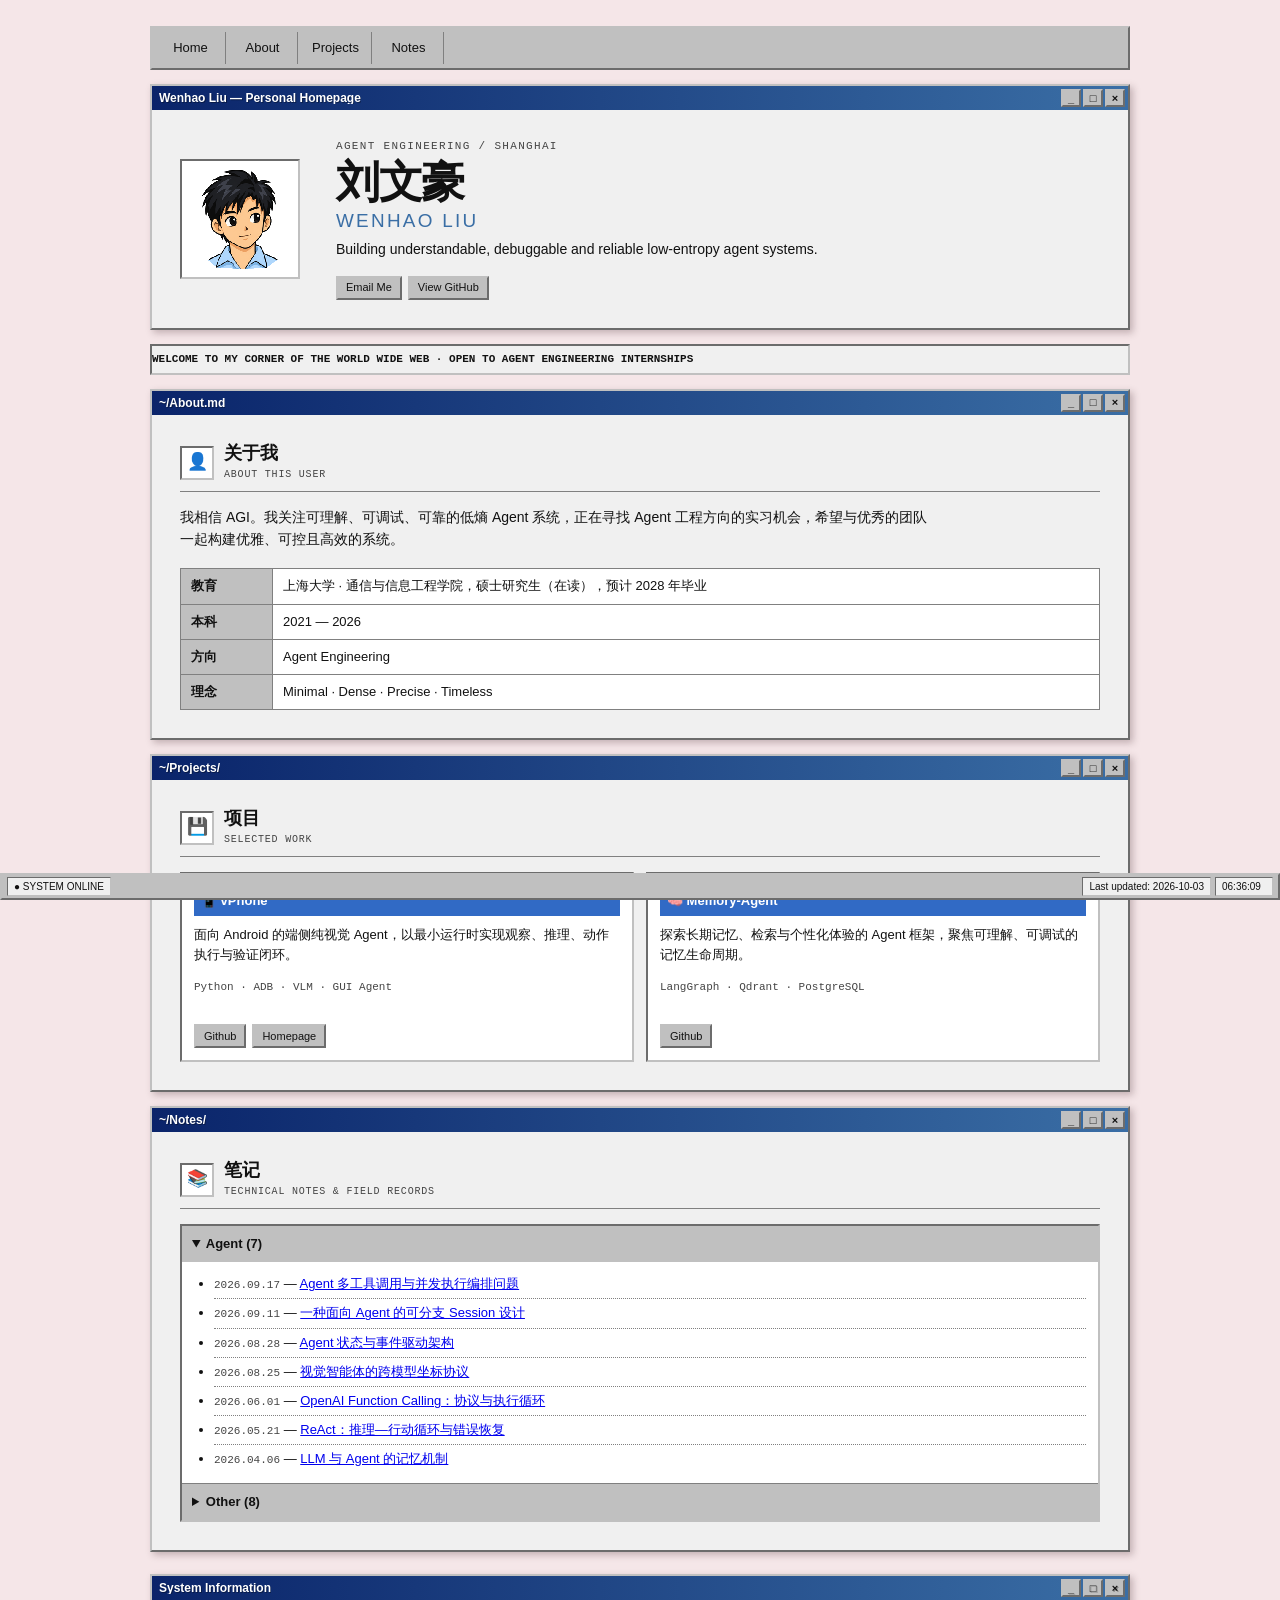
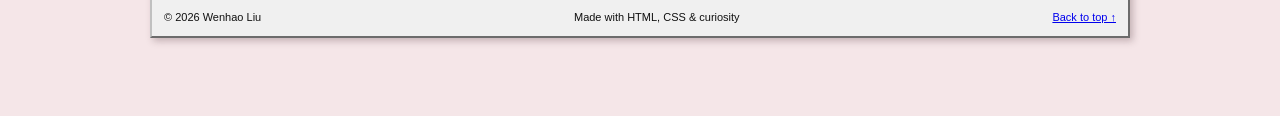
==== commit ffab6500: "update" ====
--- a/index.html
+++ b/index.html
@@ -23,7 +23,6 @@
       <a class="nav-link" href="#about">About</a>
       <a class="nav-link" href="#projects">Projects</a>
       <a class="nav-link" href="#notes">Notes</a>
-      <a class="nav-link" href="https://github.com/haonox">GitHub</a>
     </nav>
 
     <header class="window hero-window">
